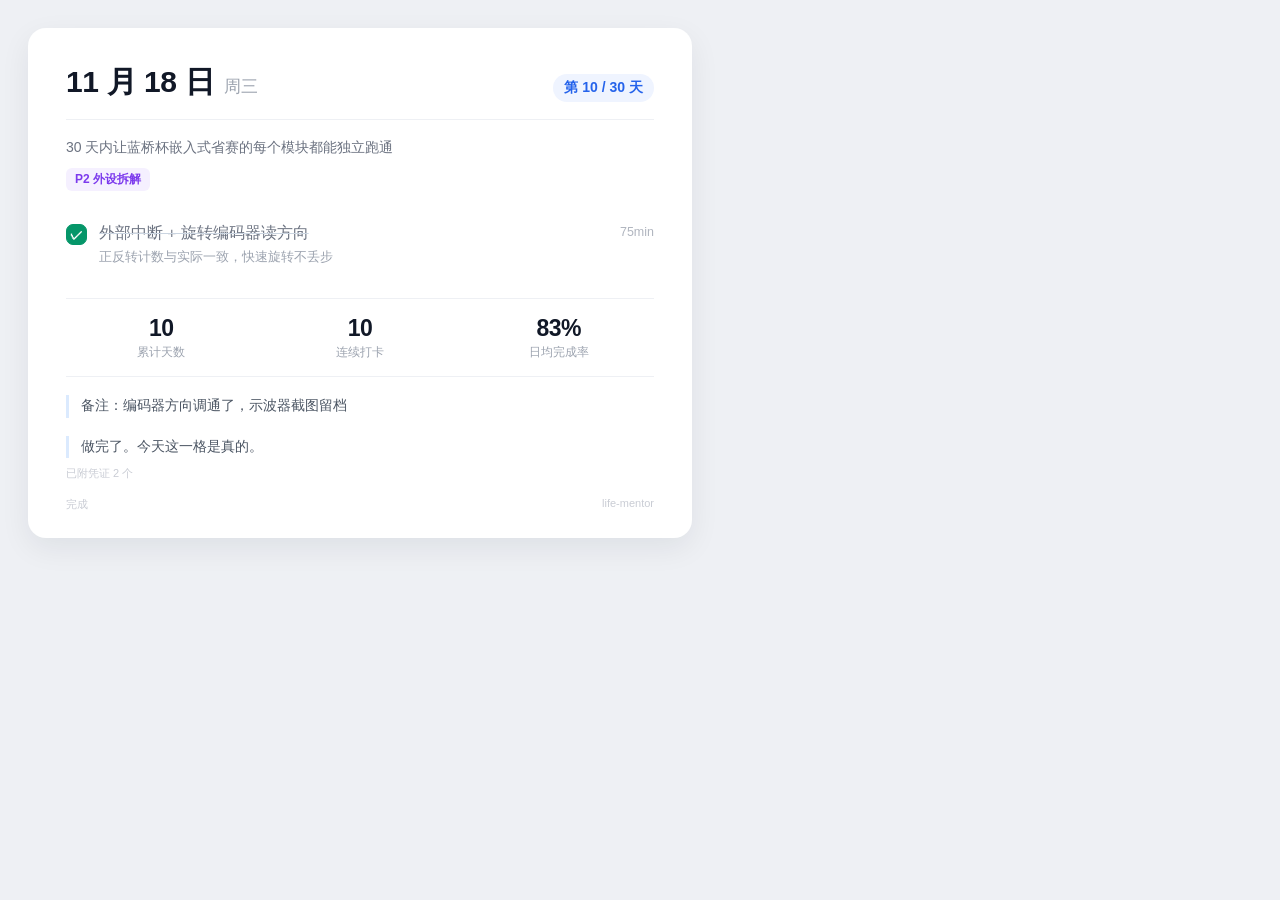
==== examples/demo-user/.mentor/exports/card.html @ 07bc0b56 "feat: 宽容模式 + 励志文案 + 打卡凭证与打卡图 - 宽容断签：累计天数永不归零；每周 1 次缺勤豁免；skip/blocked 不打断连击 - 任务顺延：未完成任务自动顺延 ≤2 天，主动 " ====
<!DOCTYPE html>
<html lang="zh-CN"><head><meta charset="utf-8">
<title>2026-11-18 打卡</title><style>
*{margin:0;padding:0;box-sizing:border-box}
body{width:720px;background:#eef0f4;padding:28px;
     font-family:-apple-system,BlinkMacSystemFont,"PingFang SC","Microsoft YaHei",sans-serif;
     -webkit-font-smoothing:antialiased}
.card{background:#fff;border-radius:18px;padding:34px 38px 26px;
      box-shadow:0 10px 30px rgba(17,24,39,.07)}
.top{display:flex;align-items:baseline;justify-content:space-between;
     padding-bottom:16px;border-bottom:1px solid #eef0f4}
.date{font-size:30px;font-weight:700;color:#111827;letter-spacing:-.4px}
.date .wd{font-size:17px;font-weight:500;color:#9ca3af;margin-left:10px}
.idx{font-size:14px;font-weight:600;color:#2563eb;background:#eff4ff;
     padding:5px 11px;border-radius:20px}
.goal{font-size:14px;color:#6b7280;line-height:1.6;margin-top:16px}
.phase{display:inline-block;font-size:12px;color:#7c3aed;background:#f5f0ff;
       padding:3px 9px;border-radius:6px;margin-top:10px;font-weight:600}
.tasks{list-style:none;margin:20px 0 4px}
.tasks li{display:flex;align-items:flex-start;gap:12px;padding:11px 0;
          border-bottom:1px dashed #f0f1f4}
.tasks li:last-child{border-bottom:none}
.box{width:21px;height:21px;border-radius:7px;flex-shrink:0;margin-top:2px;
     display:flex;align-items:center;justify-content:center;
     font-size:13px;font-weight:700;border:1.5px solid #d8dbe2;color:transparent}
li.done .box{background:#059669;border-color:#059669;color:#fff}
li.part .box{background:#f59e0b;border-color:#f59e0b;color:#fff}
.t{font-size:15.5px;color:#111827;line-height:1.45;font-weight:500}
li.done .t{color:#6b7280;text-decoration:line-through;text-decoration-color:#cbd5e1}
.v{font-size:12.5px;color:#9ca3af;margin-top:3px;line-height:1.5}
.m{font-size:12.5px;color:#b0b5bf;flex-shrink:0;margin-top:3px;font-variant-numeric:tabular-nums}
.stats{display:flex;gap:8px;margin-top:20px;padding:16px 0;
       border-top:1px solid #eef0f4;border-bottom:1px solid #eef0f4}
.stats div{flex:1;text-align:center}
.stats b{display:block;font-size:23px;font-weight:700;color:#111827;
         font-variant-numeric:tabular-nums;letter-spacing:-.5px}
.stats span{font-size:11.5px;color:#9ca3af;display:block;margin-top:3px}
.quote{margin-top:18px;font-size:13.5px;color:#4b5563;line-height:1.7;
       padding-left:12px;border-left:3px solid #dbeafe}
.foot{margin-top:16px;display:flex;justify-content:space-between;
      font-size:11px;color:#c9ccd4}
</style></head>
<body><div class="card">
<div class="top">
  <div class="date">11 月 18 日<span class="wd">周三</span></div>
  <div class="idx">第 10 / 30 天</div>
</div>
<div class="goal">30 天内让蓝桥杯嵌入式省赛的每个模块都能独立跑通</div>
<div class="phase">P2 外设拆解</div>
<ul class="tasks"><li class="done"><span class="box">✓</span><div style="flex:1"><div class="t">外部中断 + 旋转编码器读方向</div><div class="v">正反转计数与实际一致，快速旋转不丢步</div></div><span class="m">75min</span></li></ul>
<div class="stats">
  <div><b>10</b><span>累计天数</span></div>
  <div><b>10</b><span>连续打卡</span></div>
  <div><b>83%</b><span>日均完成率</span></div>
</div>
<div class="quote">备注：编码器方向调通了，示波器截图留档</div><div class="quote">做完了。今天这一格是真的。</div><div class="foot" style="margin-top:8px">已附凭证 2 个</div>
<div class="foot"><span>完成</span><span>life-mentor</span></div>
</div></body></html>
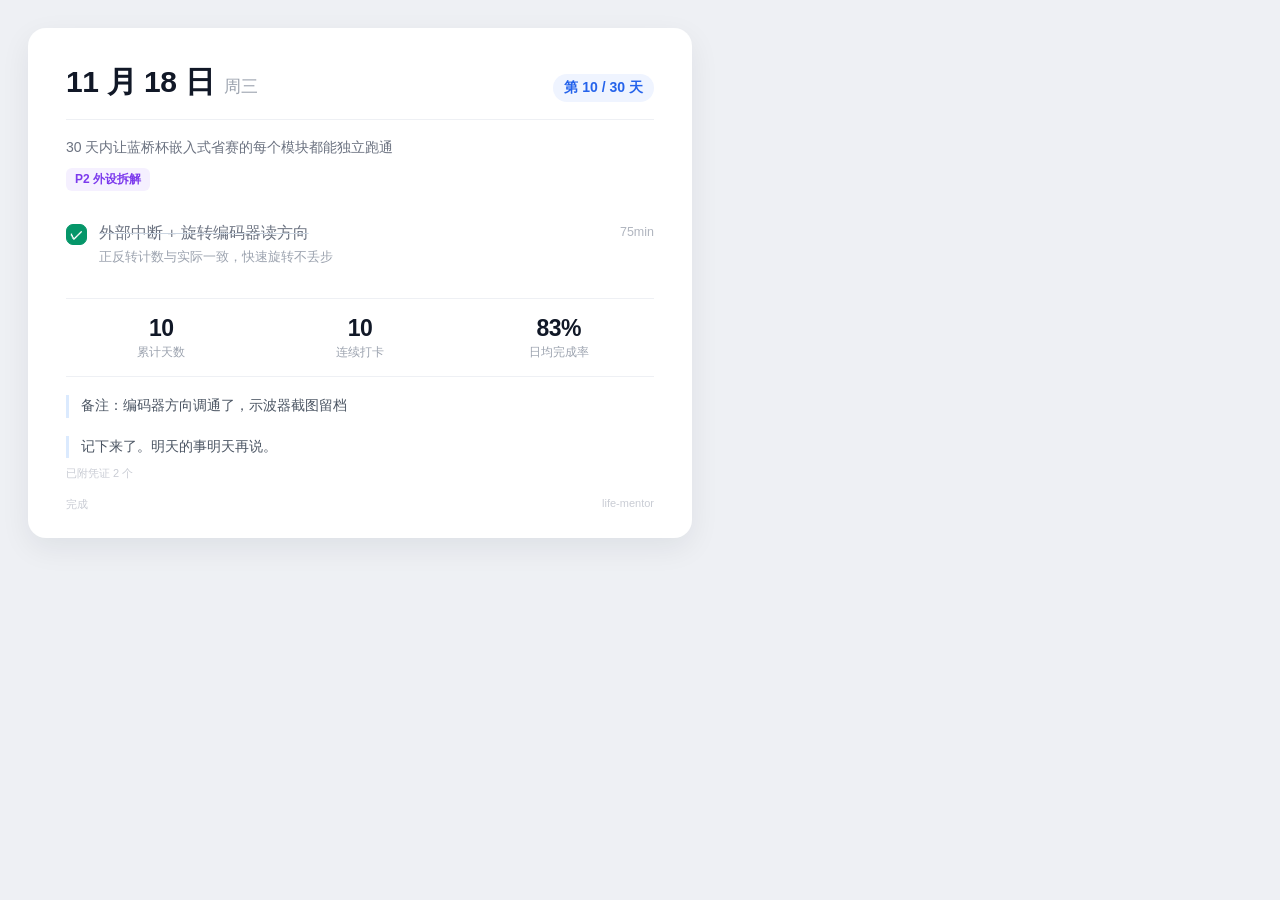
==== commit 658de7fc: "fix: 当天已完成时不再显示低谷文案" ====
--- a/examples/demo-user/.mentor/exports/card.html
+++ b/examples/demo-user/.mentor/exports/card.html
@@ -53,6 +53,6 @@
   <div><b>10</b><span>连续打卡</span></div>
   <div><b>83%</b><span>日均完成率</span></div>
 </div>
-<div class="quote">备注：编码器方向调通了，示波器截图留档</div><div class="quote">做完了。今天这一格是真的。</div><div class="foot" style="margin-top:8px">已附凭证 2 个</div>
+<div class="quote">备注：编码器方向调通了，示波器截图留档</div><div class="quote">记下来了。明天的事明天再说。</div><div class="foot" style="margin-top:8px">已附凭证 2 个</div>
 <div class="foot"><span>完成</span><span>life-mentor</span></div>
 </div></body></html>
